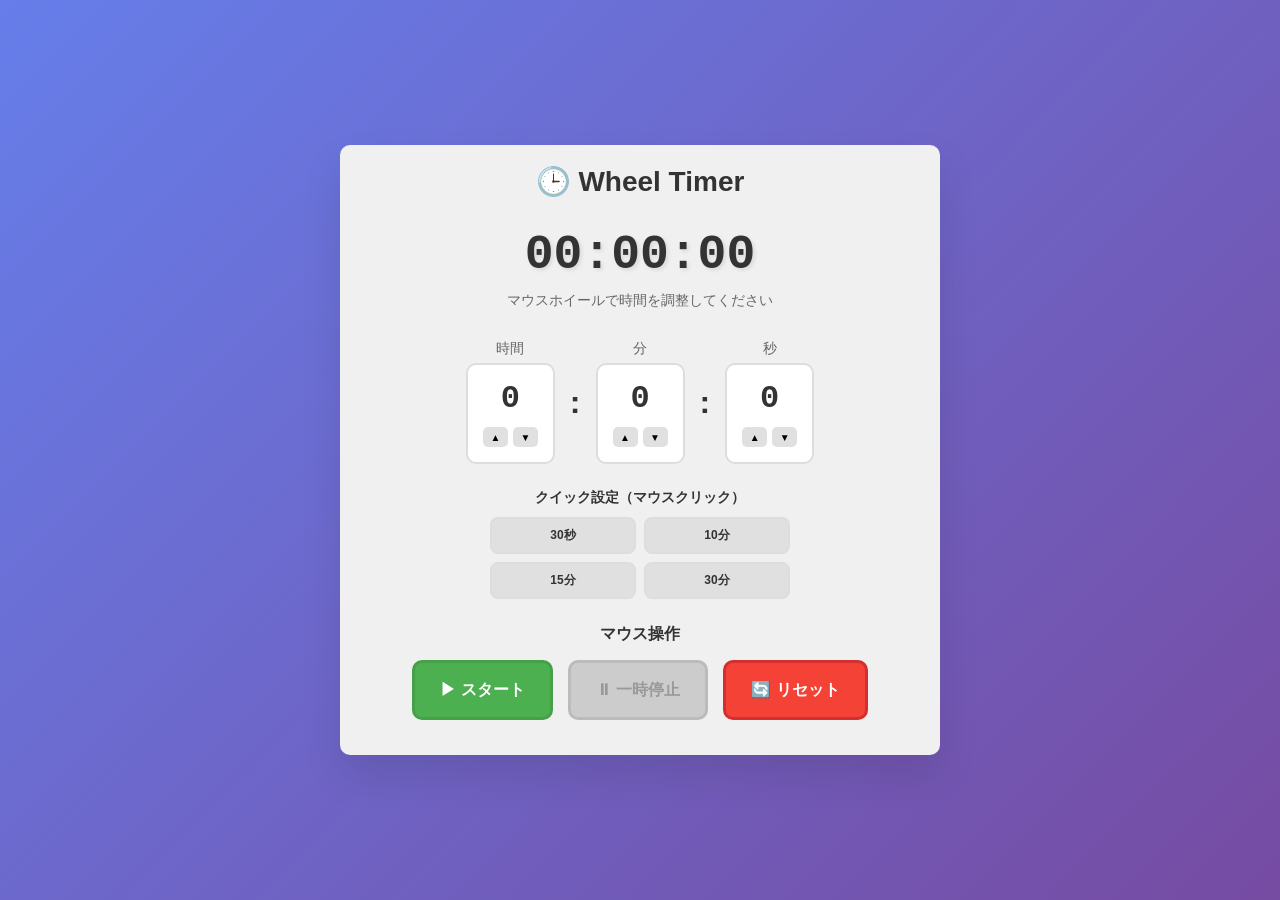
==== index.html @ 33ca6518 "feat: Implement Wheel Timer application with adjustable time settings and sound notifications - Adde" ====
<!DOCTYPE html>
<html lang="ja">
<head>
    <meta charset="UTF-8">
    <meta name="viewport" content="width=device-width, initial-scale=1.0">
    <title>Wheel Timer</title>
    <link rel="stylesheet" href="style.css">
</head>
<body>
    <div class="container">
        <header>
            <h1>🕒 Wheel Timer</h1>
            <!-- <p class="subtitle">マウスホイールで時間調整</p> -->
        </header>

        <main>
            <!-- タイマー表示部分 -->
            <section class="timer-display">
                <div class="time-display" id="timeDisplay">00:00:00</div>
                <div class="status-display" id="statusDisplay">マウスホイールで時間を調整してください</div>
            </section>

            <!-- 時間設定部分 -->
            <section class="time-input">
                <!-- <h2>時間設定（マウスホイールで調整）</h2> -->
                <div class="time-input-container">
                    <!-- 時間 -->
                    <div class="time-unit">
                        <label>時間</label>
                        <div class="time-value" id="hoursContainer" data-unit="hours">
                            <span class="value" id="hours">0</span>
                            <div class="controls">
                                <button class="up-btn" onclick="adjustTime('hours', 1)">▲</button>
                                <button class="down-btn" onclick="adjustTime('hours', -1)">▼</button>
                            </div>
                        </div>
                    </div>

                    <div class="colon">:</div>

                    <!-- 分 -->
                    <div class="time-unit">
                        <label>分</label>
                        <div class="time-value" id="minutesContainer" data-unit="minutes">
                            <span class="value" id="minutes">0</span>
                            <div class="controls">
                                <button class="up-btn" onclick="adjustTime('minutes', 1)">▲</button>
                                <button class="down-btn" onclick="adjustTime('minutes', -1)">▼</button>
                            </div>
                        </div>
                    </div>

                    <div class="colon">:</div>

                    <!-- 秒 -->
                    <div class="time-unit">
                        <label>秒</label>
                        <div class="time-value" id="secondsContainer" data-unit="seconds">
                            <span class="value" id="seconds">0</span>
                            <div class="controls">
                                <button class="up-btn" onclick="adjustTime('seconds', 1)">▲</button>
                                <button class="down-btn" onclick="adjustTime('seconds', -1)">▼</button>
                            </div>
                        </div>
                    </div>
                </div>
            </section>

            <!-- クイック設定ボタン -->
            <section class="quick-settings">
                <h2>クイック設定（マウスクリック）</h2>
                <div class="quick-buttons">
                    <button onclick="setQuickTime(30)">30秒</button>
                    <button onclick="setQuickTime(600)">10分</button>
                    <button onclick="setQuickTime(900)">15分</button>
                    <button onclick="setQuickTime(1800)">30分</button>
                </div>
            </section>

            <!-- コントロールボタン -->
            <section class="control-buttons">
                <h2>マウス操作</h2>
                <div class="button-container">
                    <button id="startBtn" class="control-btn start-btn" onclick="startTimer()">
                        ▶ スタート
                    </button>
                    <button id="pauseBtn" class="control-btn pause-btn" onclick="pauseTimer()" disabled>
                        ⏸ 一時停止
                    </button>
                    <button id="resetBtn" class="control-btn reset-btn" onclick="resetTimer()">
                        🔄 リセット
                    </button>
                </div>
                <!-- <p class="control-hint">すべてマウスクリックで操作できます</p> -->
            </section>
        </main>

        <!-- デバッグ情報（オプション） -->
        <section class="debug-section" id="debugSection" style="display: none;">
            <h3>デバッグ情報</h3>
            <div id="debugLog"></div>
        </section>
    </div>

    <script src="script.js"></script>
</body>
</html>
---- style.css ----
/* タイマーアプリ - Web版 CSS */

* {
    margin: 0;
    padding: 0;
    box-sizing: border-box;
}

body {
    font-family: 'Arial', sans-serif;
    background: linear-gradient(135deg, #667eea 0%, #764ba2 100%);
    min-height: 100vh;
    display: flex;
    justify-content: center;
    align-items: center;
    /* padding: 20px; */
}

.container {
    background: #f0f0f0;
    border-radius: 10px;
    box-shadow: 0 20px 40px rgba(0, 0, 0, 0.1);
    padding: 20px 0;
    max-width: 600px;
    width: 100%;
    min-height: 600px;
}

/* ヘッダー */
header {
    text-align: center;
    margin-bottom: 30px;
}

header h1 {
    color: #333;
    font-size: 28px;
    font-weight: bold;
    margin-bottom: 5px;
}

.subtitle {
    color: #666;
    font-size: 16px;
}

/* タイマー表示部分 */
.timer-display {
    text-align: center;
    margin-bottom: 30px;
}

.time-display {
    font-size: 48px;
    font-weight: bold;
    color: #333;
    margin-bottom: 10px;
    font-family: 'Courier New', monospace;
    text-shadow: 2px 2px 4px rgba(0, 0, 0, 0.1);
}

.time-display.completed {
    color: #FF0000;
    animation: pulse 1s infinite;
}

@keyframes pulse {
    0%, 100% { opacity: 1; }
    50% { opacity: 0.7; }
}

.status-display {
    font-size: 14px;
    color: #666;
    margin-bottom: 10px;
}

.status-display.completed {
    color: #FF0000;
    font-weight: bold;
    font-size: 16px;
}

/* 時間設定部分 */
.time-input {
    margin-bottom: 25px;
}

.time-input h2 {
    font-size: 16px;
    font-weight: bold;
    color: #333;
    text-align: center;
    margin-bottom: 15px;
}

.time-input-container {
    display: flex;
    justify-content: center;
    align-items: center;
    gap: 10px;
    flex-wrap: wrap;
}

.time-unit {
    text-align: center;
}

.time-unit label {
    display: block;
    font-size: 14px;
    color: #666;
    margin-bottom: 5px;
}

.time-value {
    background: white;
    border: 2px solid #ddd;
    border-radius: 10px;
    padding: 15px;
    cursor: pointer;
    transition: all 0.3s ease;
    position: relative;
    min-width: 80px;
    user-select: none;
}

.time-value:hover {
    border-color: #4CAF50;
    box-shadow: 0 4px 8px rgba(76, 175, 80, 0.2);
}

.time-value .value {
    font-size: 32px;
    font-weight: bold;
    color: #333;
    display: block;
    margin-bottom: 10px;
    font-family: 'Courier New', monospace;
}

.controls {
    display: flex;
    gap: 5px;
    justify-content: center;
}

.up-btn, .down-btn {
    background: #e0e0e0;
    border: none;
    border-radius: 5px;
    width: 25px;
    height: 20px;
    font-size: 10px;
    cursor: pointer;
    transition: background-color 0.2s;
}

.up-btn:hover, .down-btn:hover {
    background: #d0d0d0;
}

.colon {
    font-size: 32px;
    font-weight: bold;
    color: #333;
    margin: 0 5px;
}

/* クイック設定 */
.quick-settings {
    margin-bottom: 25px;
}

.quick-settings h2 {
    font-size: 14px;
    font-weight: bold;
    color: #333;
    text-align: center;
    margin-bottom: 10px;
}

.quick-buttons {
    display: grid;
    grid-template-columns: repeat(2, 1fr);
    gap: 8px;
    max-width: 300px;
    margin: 0 auto;
}

.quick-buttons button {
    background: #e0e0e0;
    border: 2px solid #ddd;
    border-radius: 8px;
    padding: 8px 12px;
    font-size: 12px;
    font-weight: bold;
    color: #333;
    cursor: pointer;
    transition: all 0.2s ease;
}

.quick-buttons button:hover {
    background: #d0d0d0;
    border-color: #bbb;
    transform: translateY(-1px);
}

.quick-buttons button:active {
    transform: translateY(0);
}

/* コントロールボタン */
.control-buttons {
    text-align: center;
}

.control-buttons h2 {
    font-size: 16px;
    font-weight: bold;
    color: #333;
    margin-bottom: 15px;
}

.button-container {
    display: flex;
    justify-content: center;
    gap: 15px;
    margin-bottom: 15px;
    flex-wrap: wrap;
}

.control-btn {
    font-size: 16px;
    font-weight: bold;
    border: 3px solid transparent;
    border-radius: 10px;
    padding: 15px 25px;
    cursor: pointer;
    transition: all 0.3s ease;
    min-width: 120px;
    height: 60px;
    display: flex;
    align-items: center;
    justify-content: center;
}

.start-btn {
    background: #4CAF50;
    color: white;
    border-color: #45a049;
}

.start-btn:hover:not(:disabled) {
    background: #45a049;
    transform: translateY(-2px);
    box-shadow: 0 4px 8px rgba(76, 175, 80, 0.3);
}

.pause-btn {
    background: #2196F3;
    color: white;
    border-color: #1976D2;
}

.pause-btn:hover:not(:disabled) {
    background: #1976D2;
    transform: translateY(-2px);
    box-shadow: 0 4px 8px rgba(33, 150, 243, 0.3);
}

.reset-btn {
    background: #F44336;
    color: white;
    border-color: #d32f2f;
}

.reset-btn:hover {
    background: #d32f2f;
    transform: translateY(-2px);
    box-shadow: 0 4px 8px rgba(244, 67, 54, 0.3);
}

.sound-test-container {
    margin-top: 10px;
}

.sound-test-btn {
    background: #9C27B0;
    color: white;
    border-color: #7B1FA2;
    min-width: 140px;
}

.sound-test-btn:hover {
    background: #7B1FA2;
    transform: translateY(-2px);
    box-shadow: 0 4px 8px rgba(156, 39, 176, 0.3);
}

.control-btn:disabled {
    background: #ccc;
    color: #999;
    cursor: not-allowed;
    border-color: #bbb;
}

.control-btn:disabled:hover {
    transform: none;
    box-shadow: none;
}

.control-hint {
    font-size: 12px;
    color: #666;
    margin-top: 15px;
}

/* デバッグセクション */
.debug-section {
    margin-top: 20px;
    padding: 15px;
    background: #fff;
    border-radius: 10px;
    border: 1px solid #ddd;
}

.debug-section h3 {
    color: #333;
    margin-bottom: 10px;
    font-size: 14px;
}

#debugLog {
    max-height: 200px;
    overflow-y: auto;
    font-family: 'Courier New', monospace;
    font-size: 12px;
    color: #666;
    background: #f8f8f8;
    padding: 10px;
    border-radius: 5px;
    white-space: pre-wrap;
}

/* レスポンシブデザイン */
@media (max-width: 600px) {
    .container {
        padding: 20px;
        margin: 10px;
    }
    
    .time-display {
        font-size: 36px;
    }
    
    .time-value .value {
        font-size: 24px;
    }
    
    .button-container {
        flex-direction: column;
        align-items: center;
    }
    
    .control-btn {
        width: 200px;
    }
    
    .quick-buttons {
        grid-template-columns: repeat(2, 1fr);
    }
}

@media (max-width: 400px) {
    .time-display {
        font-size: 28px;
    }
    
    .time-input-container {
        flex-direction: column;
        gap: 5px;
    }
    
    .colon {
        display: none;
    }
}
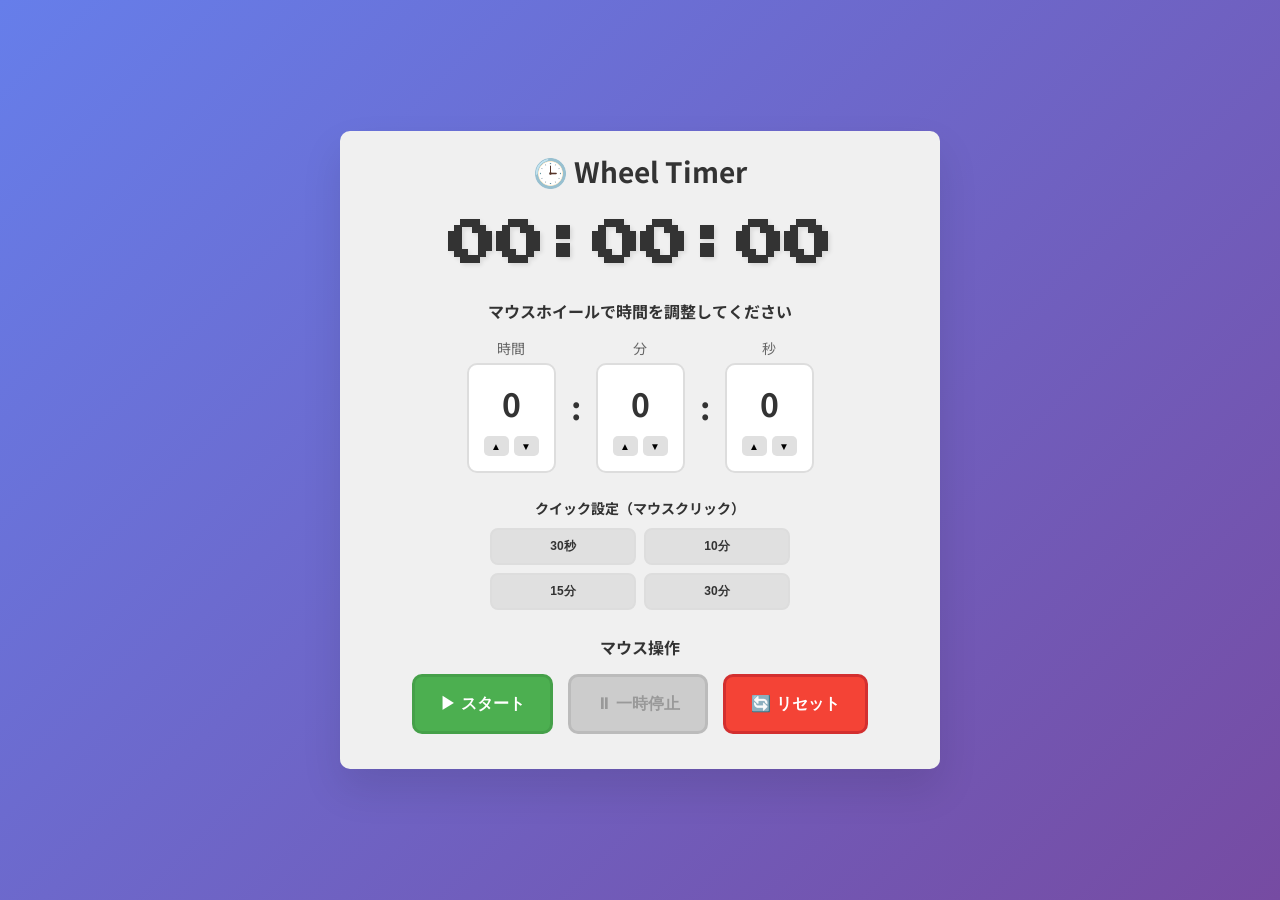
==== commit 5b3c3223: "スタイルシートを更新し、フォントを「Noto Sans JP」と「Press Start 2P」に変更しました。また、HTMLにフォントのプリコネクトを追加しました。" ====
--- a/index.html
+++ b/index.html
@@ -5,8 +5,12 @@
     <meta name="viewport" content="width=device-width, initial-scale=1.0">
     <title>Wheel Timer</title>
     <link rel="stylesheet" href="style.css">
+    <link rel="preconnect" href="https://fonts.googleapis.com">
+    <link rel="preconnect" href="https://fonts.gstatic.com" crossorigin>
+    <link href="https://fonts.googleapis.com/css2?family=Noto+Sans+JP:wght@100..900&family=Press+Start+2P&display=swap" rel="stylesheet">
 </head>
-<body>
+
+    <body>
     <div class="container">
         <header>
             <h1>🕒 Wheel Timer</h1>
@@ -17,12 +21,10 @@
             <!-- タイマー表示部分 -->
             <section class="timer-display">
                 <div class="time-display" id="timeDisplay">00:00:00</div>
-                <div class="status-display" id="statusDisplay">マウスホイールで時間を調整してください</div>
             </section>
-
             <!-- 時間設定部分 -->
             <section class="time-input">
-                <!-- <h2>時間設定（マウスホイールで調整）</h2> -->
+                <h2 id="statusDisplay">時間設定（マウスホイールで調整）</h2>
                 <div class="time-input-container">
                     <!-- 時間 -->
                     <div class="time-unit">
--- a/style.css
+++ b/style.css
@@ -7,7 +7,7 @@
 }
 
 body {
-    font-family: 'Arial', sans-serif;
+    font-family: "Noto Sans JP", sans-serif;
     background: linear-gradient(135deg, #667eea 0%, #764ba2 100%);
     min-height: 100vh;
     display: flex;
@@ -55,7 +55,7 @@
     font-weight: bold;
     color: #333;
     margin-bottom: 10px;
-    font-family: 'Courier New', monospace;
+    font-family: "Press Start 2P", system-ui;
     text-shadow: 2px 2px 4px rgba(0, 0, 0, 0.1);
 }
 
@@ -136,7 +136,6 @@
     color: #333;
     display: block;
     margin-bottom: 10px;
-    font-family: 'Courier New', monospace;
 }
 
 .controls {
